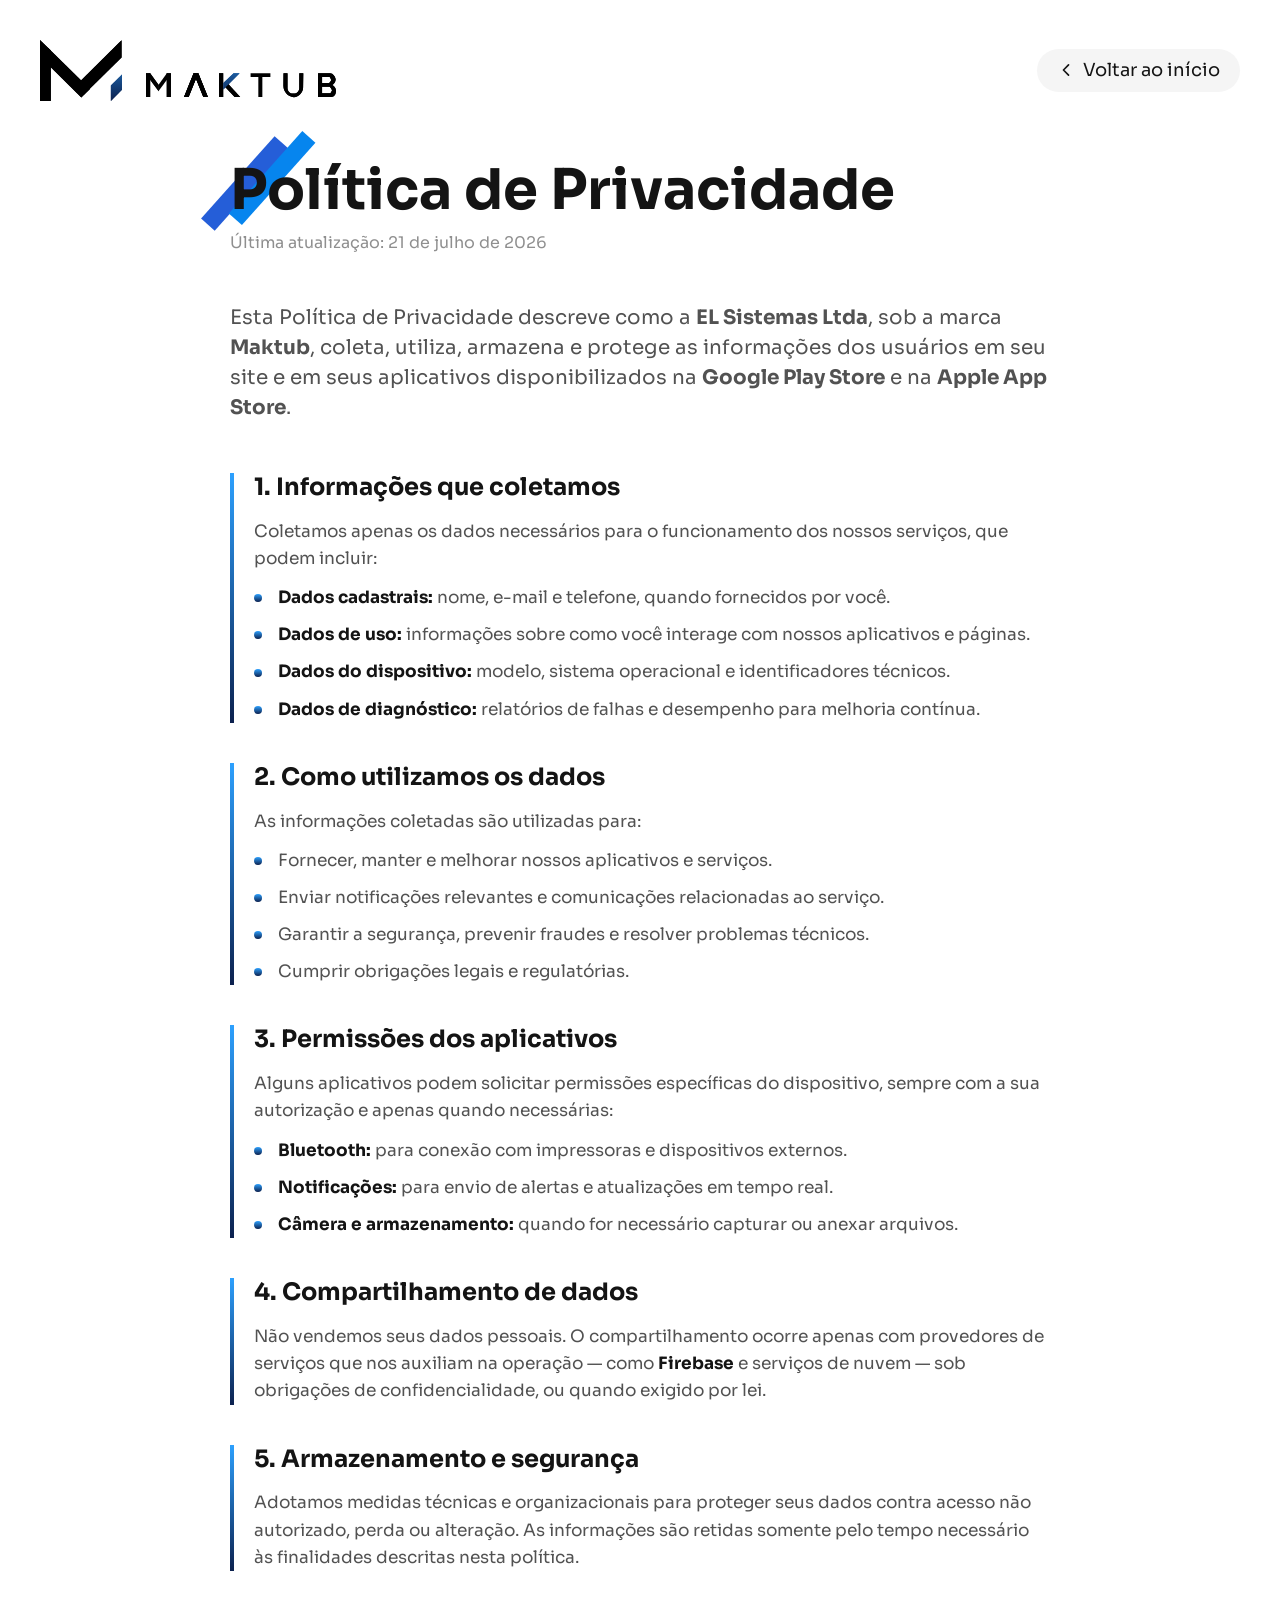
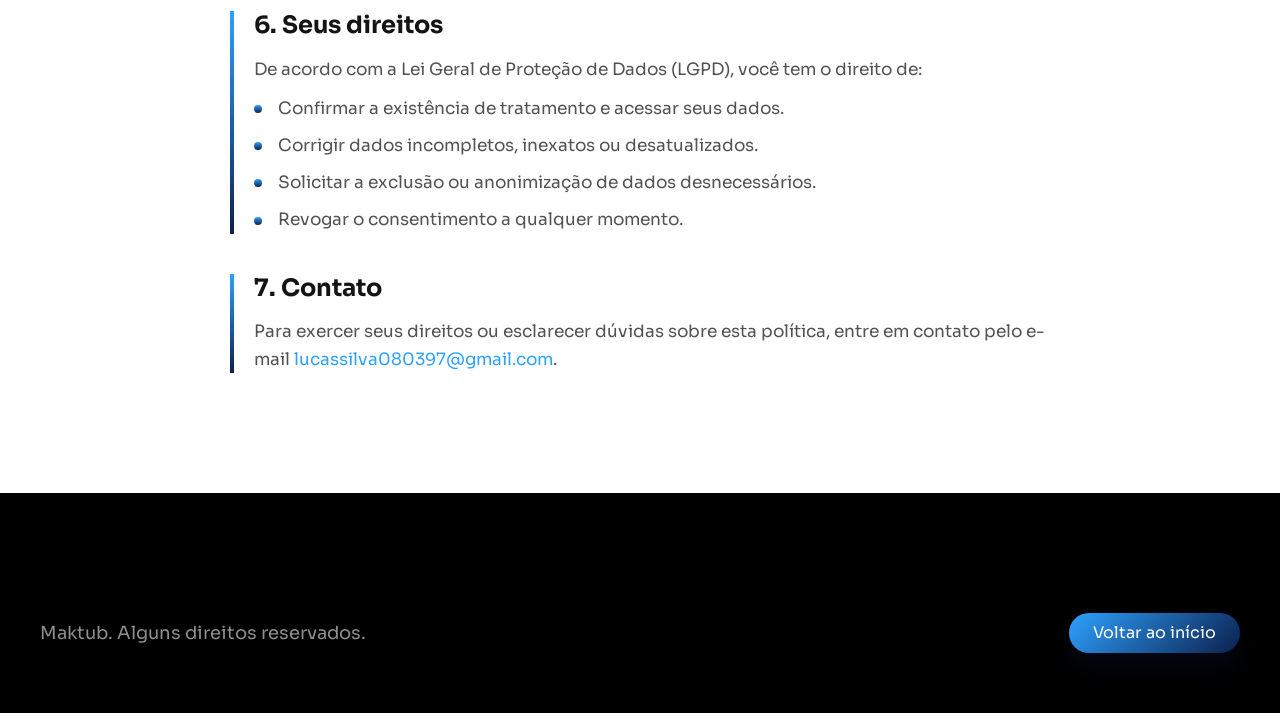
==== privacy.html @ 2a3f0f02 "add política de privacidade e botão no footer Co-Authored-By: Claude Opus 4.8 (1M context) <noreply@" ====
<!DOCTYPE html>
<html lang="pt-br">

<head>
  <meta charset="UTF-8">
  <meta name="viewport" content="width=device-width, initial-scale=1.0">
  <title>Política de Privacidade - Maktub</title>
  <meta name="description" content="Política de Privacidade da EL Sistemas Ltda (Maktub) e de seus aplicativos.">
  <link rel="stylesheet" href="./css/style.min.css">
  <link rel="preconnect" href="https://fonts.googleapis.com">
  <link rel="preconnect" href="https://fonts.gstatic.com" crossorigin>
  <link href="https://fonts.googleapis.com/css2?family=Sora:wght@100..800&display=swap" rel="stylesheet">
</head>

<body>
  <svg width="0" height="0" style="position:absolute">
    <defs>
      <linearGradient id="grad-icon" x1="0%" y1="0%" x2="0%" y2="100%">
        <stop offset="0%" stop-color="#2DA1FF" />
        <stop offset="100%" stop-color="#0C204D" />
      </linearGradient>
    </defs>
  </svg>
  <header class="politica-header">
    <img src="./img/marca.svg" width="296" height="61" alt="Maktub" class="animar animar-esquerda">
    <a href="./index.html" class="politica-voltar animar animar-direita">
      <svg viewBox="0 0 512 512" aria-hidden="true" focusable="false">
        <path d="M328 112L184 256l144 144" fill="none" stroke="currentColor" stroke-width="48" stroke-linecap="round" stroke-linejoin="round" />
      </svg>
      Voltar ao início
    </a>
  </header>

  <main class="politica">
    <div class="politica-container">
      <h1 class="politica-titulo animar animar-esquerda">Política de Privacidade</h1>
      <p class="politica-data animar">Última atualização: 21 de julho de 2026</p>

      <p class="politica-intro animar">
        Esta Política de Privacidade descreve como a <strong>EL Sistemas Ltda</strong>, sob a marca <strong>Maktub</strong>, coleta, utiliza, armazena e protege as informações dos usuários em seu site e em seus aplicativos disponibilizados na <strong>Google Play Store</strong> e na <strong>Apple App Store</strong>.
      </p>

      <section class="politica-bloco animar">
        <h2>1. Informações que coletamos</h2>
        <p>Coletamos apenas os dados necessários para o funcionamento dos nossos serviços, que podem incluir:</p>
        <ul class="politica-lista">
          <li><strong>Dados cadastrais:</strong> nome, e-mail e telefone, quando fornecidos por você.</li>
          <li><strong>Dados de uso:</strong> informações sobre como você interage com nossos aplicativos e páginas.</li>
          <li><strong>Dados do dispositivo:</strong> modelo, sistema operacional e identificadores técnicos.</li>
          <li><strong>Dados de diagnóstico:</strong> relatórios de falhas e desempenho para melhoria contínua.</li>
        </ul>
      </section>

      <section class="politica-bloco animar">
        <h2>2. Como utilizamos os dados</h2>
        <p>As informações coletadas são utilizadas para:</p>
        <ul class="politica-lista">
          <li>Fornecer, manter e melhorar nossos aplicativos e serviços.</li>
          <li>Enviar notificações relevantes e comunicações relacionadas ao serviço.</li>
          <li>Garantir a segurança, prevenir fraudes e resolver problemas técnicos.</li>
          <li>Cumprir obrigações legais e regulatórias.</li>
        </ul>
      </section>

      <section class="politica-bloco animar">
        <h2>3. Permissões dos aplicativos</h2>
        <p>Alguns aplicativos podem solicitar permissões específicas do dispositivo, sempre com a sua autorização e apenas quando necessárias:</p>
        <ul class="politica-lista">
          <li><strong>Bluetooth:</strong> para conexão com impressoras e dispositivos externos.</li>
          <li><strong>Notificações:</strong> para envio de alertas e atualizações em tempo real.</li>
          <li><strong>Câmera e armazenamento:</strong> quando for necessário capturar ou anexar arquivos.</li>
        </ul>
      </section>

      <section class="politica-bloco animar">
        <h2>4. Compartilhamento de dados</h2>
        <p>Não vendemos seus dados pessoais. O compartilhamento ocorre apenas com provedores de serviços que nos auxiliam na operação — como <strong>Firebase</strong> e serviços de nuvem — sob obrigações de confidencialidade, ou quando exigido por lei.</p>
      </section>

      <section class="politica-bloco animar">
        <h2>5. Armazenamento e segurança</h2>
        <p>Adotamos medidas técnicas e organizacionais para proteger seus dados contra acesso não autorizado, perda ou alteração. As informações são retidas somente pelo tempo necessário às finalidades descritas nesta política.</p>
      </section>

      <section class="politica-bloco animar">
        <h2>6. Seus direitos</h2>
        <p>De acordo com a Lei Geral de Proteção de Dados (LGPD), você tem o direito de:</p>
        <ul class="politica-lista">
          <li>Confirmar a existência de tratamento e acessar seus dados.</li>
          <li>Corrigir dados incompletos, inexatos ou desatualizados.</li>
          <li>Solicitar a exclusão ou anonimização de dados desnecessários.</li>
          <li>Revogar o consentimento a qualquer momento.</li>
        </ul>
      </section>

      <section class="politica-bloco animar">
        <h2>7. Contato</h2>
        <p>Para exercer seus direitos ou esclarecer dúvidas sobre esta política, entre em contato pelo e-mail <a href="mailto:lucassilva080397@gmail.com">lucassilva080397@gmail.com</a>.</p>
      </section>
    </div>
  </main>

  <footer class="footer">
    <div class="footer-container">
      <div class="footer-legal">
        <p class="footer-copy animar animar-esquerda">Maktub. Alguns direitos reservados.</p>
        <a href="./index.html" class="footer-privacidade animar animar-direita">Voltar ao início</a>
      </div>
    </div>
  </footer>

  <script src="./js/scroll-animations.js"></script>
  <script src="./js/back-to-top.js"></script>
  <button id="backToTopBtn" class="back-to-top-btn" type="button" aria-label="Voltar ao topo">
    <svg viewBox="0 0 512 512" aria-hidden="true" focusable="false">
      <defs>
        <linearGradient id="backToTopGradient" x1="0%" y1="0%" x2="100%" y2="100%">
          <stop offset="0%" stop-color="#FFFFFF" stop-opacity="0.92" />
          <stop offset="100%" stop-color="#FFFFFF" stop-opacity="0.72" />
        </linearGradient>
      </defs>
      <path fill="url(#backToTopGradient)" d="M256 50.7c-113.6 0-205.7 92.1-205.7 205.7S142.4 462.1 256 462.1 461.7 369.9 461.7 256 369.6 50.7 256 50.7zm75.7 216.8l-55.7-55.7V331c0 13.3-10.7 24-24 24s-24-10.7-24-24V211.8l-55.7 55.7c-9.4 9.4-24.6 9.4-34 0-9.4-9.4-9.4-24.6 0-34l96-96c9.4-9.4 24.6-9.4 34 0l96 96c9.4 9.4 9.4 24.6 0 34-9.4 9.4-24.6 9.4-34 0z" />
    </svg>
  </button>
</body>

</html>
---- css/style.min.css ----
.header{max-width:1200px;padding:40px 20px;margin:0 auto;display:flex;justify-content:space-between;align-items:center}.header-menu{display:flex;gap:10px;flex-wrap:wrap;justify-content:center}.header-menu a{font-size:1.125rem;line-height:1.3;padding:10px 20px;text-decoration:none;color:#141414;display:block;transition:all .3s ease}@media (max-width:800px){.header{flex-direction:column;gap:40px;padding:40px}.header a{background:#f5f5f5;border-radius:4px}}.header a:hover{transform:scale(1.05)}html{scroll-behavior:smooth}body{font-family:Sora,Arial,sans-serif;margin:0;color:#141414}h1,h2,h3,p,ul{margin:0;padding:0;list-style:none}img{max-width:100%;height:auto;display:block}.subtitulo{font-size:8rem;word-break:break-all;text-transform:uppercase;line-height:1;max-width:4ch}@media (max-width:800px){.subtitulo{font-size:3rem;text-transform:capitalize;max-width:initial}}body,html{overflow-x:hidden;max-width:100%}.container{max-width:1200px;padding:40px 20px;margin:0 auto;display:grid;grid-template-columns:1fr 2fr;gap:100px}.introducao{align-items:center}.introducao h1{font-size:4.5rem;line-height:1.125;margin-bottom:30px;position:relative}.introducao h1::before{content:"";display:block;width:130px;height:100px;background:url("../img/detalhe.svg") no-repeat center;position:absolute;background-size:contain;top:-15px;left:-37px;z-index:-1}.introducao p{font-size:1.5rem;color:#525252}.k-svg{height:.9em;width:auto;vertical-align:baseline;display:inline-block}@media (max-width:1000px){.introducao h1{font-size:3rem}.introducao h1::before{width:90px;height:80px;left:-30px;top:-15px;background-size:contain}}@media (max-width:800px){.container{grid-template-columns:1fr;gap:40px}.introducao{text-align:center;justify-items:center}.introducao h1{font-size:3rem}.introducao h1::before{display:none}.introducao img:not(.k-svg){display:none}}@media (max-width:480px){.introducao{grid-template-columns:1fr;gap:30px;text-align:center;justify-items:center}.introducao h1{font-size:2.5rem}.introducao p{font-size:1.125rem}}.experiencia{align-items:start}.experiencia .subtitulo{color:#e0e0e0;text-transform:uppercase}.experiencia-texto{font-size:1.5rem;line-height:1.33;color:#525252;margin-bottom:60px;max-width:40ch;position:relative}.experiencia-texto strong{color:#141414}.empresa{display:grid;grid-template-columns:2fr 1fr;padding:20px;background:#f5f5f5;margin-bottom:20px;border-radius:4px;position:relative;gap:10px 20px}.empresa::before{content:"";display:block;width:4px;height:20px;background:linear-gradient(#2da1ff,#0c204d);position:absolute;left:-4px;top:20px}.empresa-ano{position:absolute;top:20px;left:-100px;text-align:right;width:80px;max-width:5ch;color:#525252;font-size:.875rem}.empresa-titulo{font-size:1.125rem;line-height:1.1;font-weight:700}.empresa-texto{font-size:.875rem;line-height:1.4;color:#525252}.empresa-habilidades{display:flex;flex-wrap:wrap;gap:10px;align-content:start}.empresa-habilidades li{font-size:.875rem;line-height:1.4;border-radius:4px;background:#fff;padding:5px 10px;transition:all .3s ease}.empresa-habilidades li:hover{transform:scale(1.05);box-shadow:0 0 20px rgba(0,0,0,.2)}@media (max-width:800px){.experiencia{grid-template-columns:1fr;gap:40px}.experiencia .subtitulo{color:#141414;font-size:2rem;line-height:1;max-width:100%;text-align:left}.experiencia-texto{font-size:1.125rem;line-height:1.4;max-width:100%}.empresa{grid-template-columns:1fr}.empresa-ano{position:initial;order:1;width:initial;text-align:left;max-width:none}}.projetos{background:#141414;color:#fff}.projetos-container{max-width:1200px;padding:40px 20px;margin:0 auto;display:grid;grid-template-columns:1fr 2fr;gap:100px}.projetos .subtitulo{color:#000;text-transform:uppercase}.projetos-texto{font-size:1.5rem;line-height:1.33;color:#a3a3a3;margin-bottom:60px;max-width:40ch;position:relative}.projetos-texto strong{color:#fff}.app-lista{display:flex;flex-wrap:wrap;gap:20px;margin-bottom:60px}.app-titulo{flex:1;margin-bottom:30px;line-height:1.4;font-size:1.125rem;position:relative;text-decoration:none;color:#fff}.lista{flex:1;background:#000;padding:20px;border-radius:4px;display:flex;flex-direction:column}.app-titulo::before{content:"";display:block;width:4px;height:20px;background:linear-gradient(#2da1ff,#0c204d);position:absolute;left:-24px}.app-texto{font-size:1rem;color:#a3a3a3}@media (max-width:800px){.projetos-container{grid-template-columns:1fr;gap:40px;padding:20px}.projetos .subtitulo{color:#fff;font-size:2rem}.projetos-texto{font-size:1.125rem;line-height:1.4;max-width:100%}.app-lista{flex-direction:column}}.lista{transition:transform .3s ease,box-shadow .3s ease}.lista:hover{transform:scale(1.03);box-shadow:0 8px 30px rgba(0,0,0,.4)}@keyframes flutuar-1{0%,100%{transform:translateY(0)}50%{transform:translateY(-14px)}}@keyframes flutuar-2{0%,100%{transform:translateY(0)}50%{transform:translateY(-18px)}}.flutuante-1{animation:flutuar-1 5s ease-in-out infinite}.flutuante-2{animation:flutuar-2 6.5s ease-in-out infinite;animation-delay:-1.8s}.informacoes{background:#141414;color:#fff;position:relative}.informacoes .subtitulo{color:#000;line-height:auto;text-transform:uppercase}.informacoes-container{max-width:1200px;padding:20px 40px 20px 40px;margin:0 auto;display:grid;grid-template-columns:1fr 2fr;gap:100px}.informacoes-container::after{content:"";display:block;width:130px;height:100px;background:url(../img/detalhe.svg) no-repeat center center;background-size:contain;position:absolute;bottom:-50px;left:20px;z-index:1}.cursos{margin-bottom:60px}.formacao h3{font-size:.875rem;line-height:1.4;color:#8f8f8f;text-transform:uppercase;margin-bottom:30px;position:relative}.formacao h3::before{display:block;content:"";width:24px;height:24px;position:absolute;left:-36px;top:-4px}.cursos h3::before{background:url(../img/cursos.svg) no-repeat center center}.habilidades h3::before{background:url(../img/habilidades.svg) no-repeat center center}.idiomas h3::before{background:url(../img/idiomas.svg) no-repeat center center}.idiomas{margin-top:60px}.formacao li{font-size:1.125rem;line-height:1.1;margin-bottom:20px}.formacao span{color:#8f8f8f}.cursos li{display:flex;justify-content:space-between}.cursos .plataforma{margin-left:8px}.cursos li>span:first-child{color:#fff}.habilidades li{font-size:1.125rem;line-height:1.1;margin-bottom:20px;display:flex;justify-content:space-between;gap:20px;word-break:break-word}.habilidades li>span:first-child{color:#fff;white-space:nowrap}@media (max-width:800px){.informacoes-container{grid-template-columns:1fr;gap:40px;padding:20px}.cursos li{flex-wrap:wrap}.habilidades li{flex-direction:column;align-items:flex-start;gap:4px}.habilidades li>span:first-child{margin-bottom:4px}.informacoes .subtitulo{color:#fff;font-size:2rem;max-width:100%;margin-bottom:20px}.formacao h3{padding-left:30px}.formacao h3::before{left:0}.formacao li{font-size:1rem}.informacoes-container::after{width:70px;height:50px;bottom:-25px}}.footer{background:#000}.footer-container{max-width:1200px;padding:120px 20px 60px 20px;margin:0 auto;display:grid;grid-template-columns:1fr 1fr;gap:100px;align-items:center}.footer-texto{font-size:1.5rem;line-height:1.33;color:#ccc}.footer-contato{display:flex;flex-direction:column;gap:24px}.footer-icons{display:flex;gap:16px}.footer-contato li{margin:0;color:#fff}.footer-contato li a{display:flex;align-items:center;justify-content:center;width:52px;height:52px;background:#1a1a1a;border-radius:50%;transition:background .3s ease,transform .3s ease}.footer-contato li a:hover{background:#2da1ff;transform:scale(1.15)}.footer-contato li a svg{width:26px;height:26px;fill:url(#grad-icon)}.footer-legal{grid-column:1/-1;display:flex;flex-wrap:wrap;align-items:center;justify-content:space-between;gap:24px}.footer-copy{font-size:1.125rem;color:#8f8f8f}.footer-privacidade{display:inline-flex;align-items:center;gap:10px;padding:12px 24px;border-radius:999px;font-size:1rem;line-height:1;color:#fff;text-decoration:none;background:linear-gradient(135deg,#2da1ff 0,#0c204d 100%);box-shadow:0 12px 25px rgba(12,32,77,.24);transition:transform .3s ease,box-shadow .3s ease}.footer-privacidade:focus-visible,.footer-privacidade:hover{transform:scale(1.05);box-shadow:0 16px 35px rgba(45,161,255,.35);outline:0}.footer-privacidade svg{width:20px;height:20px;fill:#fff}@media (max-width:800px){.footer-container{grid-template-columns:1fr;gap:24px;padding:60px 20px;text-align:center}.footer-contato{align-items:center}.footer-icons{justify-content:center}.footer-contato li{font-size:1rem}.footer-texto{font-size:1.1rem}.footer-legal{flex-direction:column;gap:20px}.footer-copy{padding:20px 0 0;font-size:1rem}}.politica-header{max-width:1200px;padding:40px 20px;margin:0 auto;display:flex;justify-content:space-between;align-items:center;gap:20px;flex-wrap:wrap}.politica-voltar{display:inline-flex;align-items:center;gap:8px;font-size:1.125rem;line-height:1.3;padding:10px 20px;text-decoration:none;color:#141414;border-radius:999px;background:#f5f5f5;transition:all .3s ease}.politica-voltar:focus-visible,.politica-voltar:hover{transform:scale(1.05);outline:0}.politica-voltar svg{width:18px;height:18px;fill:currentColor}.politica{padding:20px 0 80px}.politica-container{max-width:820px;padding:0 20px;margin:0 auto}.politica-titulo{font-size:3.5rem;line-height:1.05;margin-bottom:12px;position:relative}.politica-titulo::before{content:"";display:block;width:130px;height:100px;background:url("../img/detalhe.svg") no-repeat center;background-size:contain;position:absolute;top:-30px;left:-37px;z-index:-1}.politica-data{font-size:1rem;color:#8f8f8f;margin-bottom:50px}.politica-intro{font-size:1.25rem;line-height:1.5;color:#525252;margin-bottom:50px;max-width:60ch}.politica-bloco{margin-bottom:40px;padding-left:20px;border-left:4px solid transparent;border-image:linear-gradient(#2da1ff,#0c204d) 1}.politica-bloco h2{font-size:1.5rem;line-height:1.2;margin-bottom:16px;color:#141414}.politica-bloco li,.politica-bloco p{font-size:1.0625rem;line-height:1.6;color:#525252}.politica-bloco p+p{margin-top:12px}.politica-lista{margin-top:12px}.politica-lista li{position:relative;padding-left:24px;margin-bottom:10px}.politica-lista li::before{content:"";position:absolute;left:0;top:.6em;width:8px;height:8px;border-radius:50%;background:linear-gradient(#2da1ff,#0c204d)}.politica-bloco strong{color:#141414}.politica-bloco a{color:#2da1ff;text-decoration:none}.politica-bloco a:hover{text-decoration:underline}@media (max-width:800px){.politica-titulo{font-size:2.25rem}.politica-titulo::before{display:none}.politica-intro{font-size:1.125rem}.politica-bloco h2{font-size:1.25rem}}.back-to-top-btn{position:fixed;right:1.25rem;bottom:1.25rem;width:52px;height:52px;border-radius:50%;border:none;cursor:pointer;display:inline-flex;align-items:center;justify-content:center;padding:0;background:linear-gradient(135deg,#2da1ff 0,#0c204d 100%);color:#fff;box-shadow:0 20px 35px rgba(12,32,77,.24);transition:opacity .28s ease,transform .28s ease,box-shadow .28s ease;opacity:0;transform:translateY(20px) scale(.95);pointer-events:none;z-index:50}.back-to-top-btn.visible{opacity:1;transform:translateY(0) scale(1);pointer-events:auto}.back-to-top-btn:focus-visible,.back-to-top-btn:hover{transform:translateY(0) scale(1.08);box-shadow:0 22px 45px rgba(12,32,77,.32);outline:0}.back-to-top-btn svg{width:24px;height:24px}.back-to-top-btn::after{content:"";position:absolute;inset:0;border-radius:50%;background:radial-gradient(circle at top left,rgba(255,255,255,.35),transparent 45%);opacity:0;transition:opacity .28s ease}.back-to-top-btn:focus-visible::after,.back-to-top-btn:hover::after{opacity:1}@media (max-width:600px){.back-to-top-btn{right:.85rem;bottom:.85rem;width:48px;height:48px}}.animar,.animar-direita,.animar-esquerda,.animar-zoom{opacity:0;transition:opacity .7s ease,transform .7s ease}.animar{transform:translateY(40px)}.animar-esquerda{transform:translateX(-50px)}.animar-direita{transform:translateX(50px)}.animar-zoom{transform:scale(.92)}.animar-direita.visivel,.animar-esquerda.visivel,.animar-zoom.visivel,.animar.visivel{opacity:1;transform:none}.animar:first-child{transition-delay:0s}.animar:nth-child(2){transition-delay:0.12s}.animar:nth-child(3){transition-delay:0.24s}.animar:nth-child(4){transition-delay:0.36s}.animar:nth-child(5){transition-delay:0.48s}.animar:nth-child(6){transition-delay:0.6s}.animar:nth-child(7){transition-delay:0.72s}.animar:nth-child(8){transition-delay:0.84s}@media (prefers-reduced-motion:reduce){.animar,.animar-direita,.animar-esquerda,.animar-zoom{transition:none;opacity:1;transform:none}}
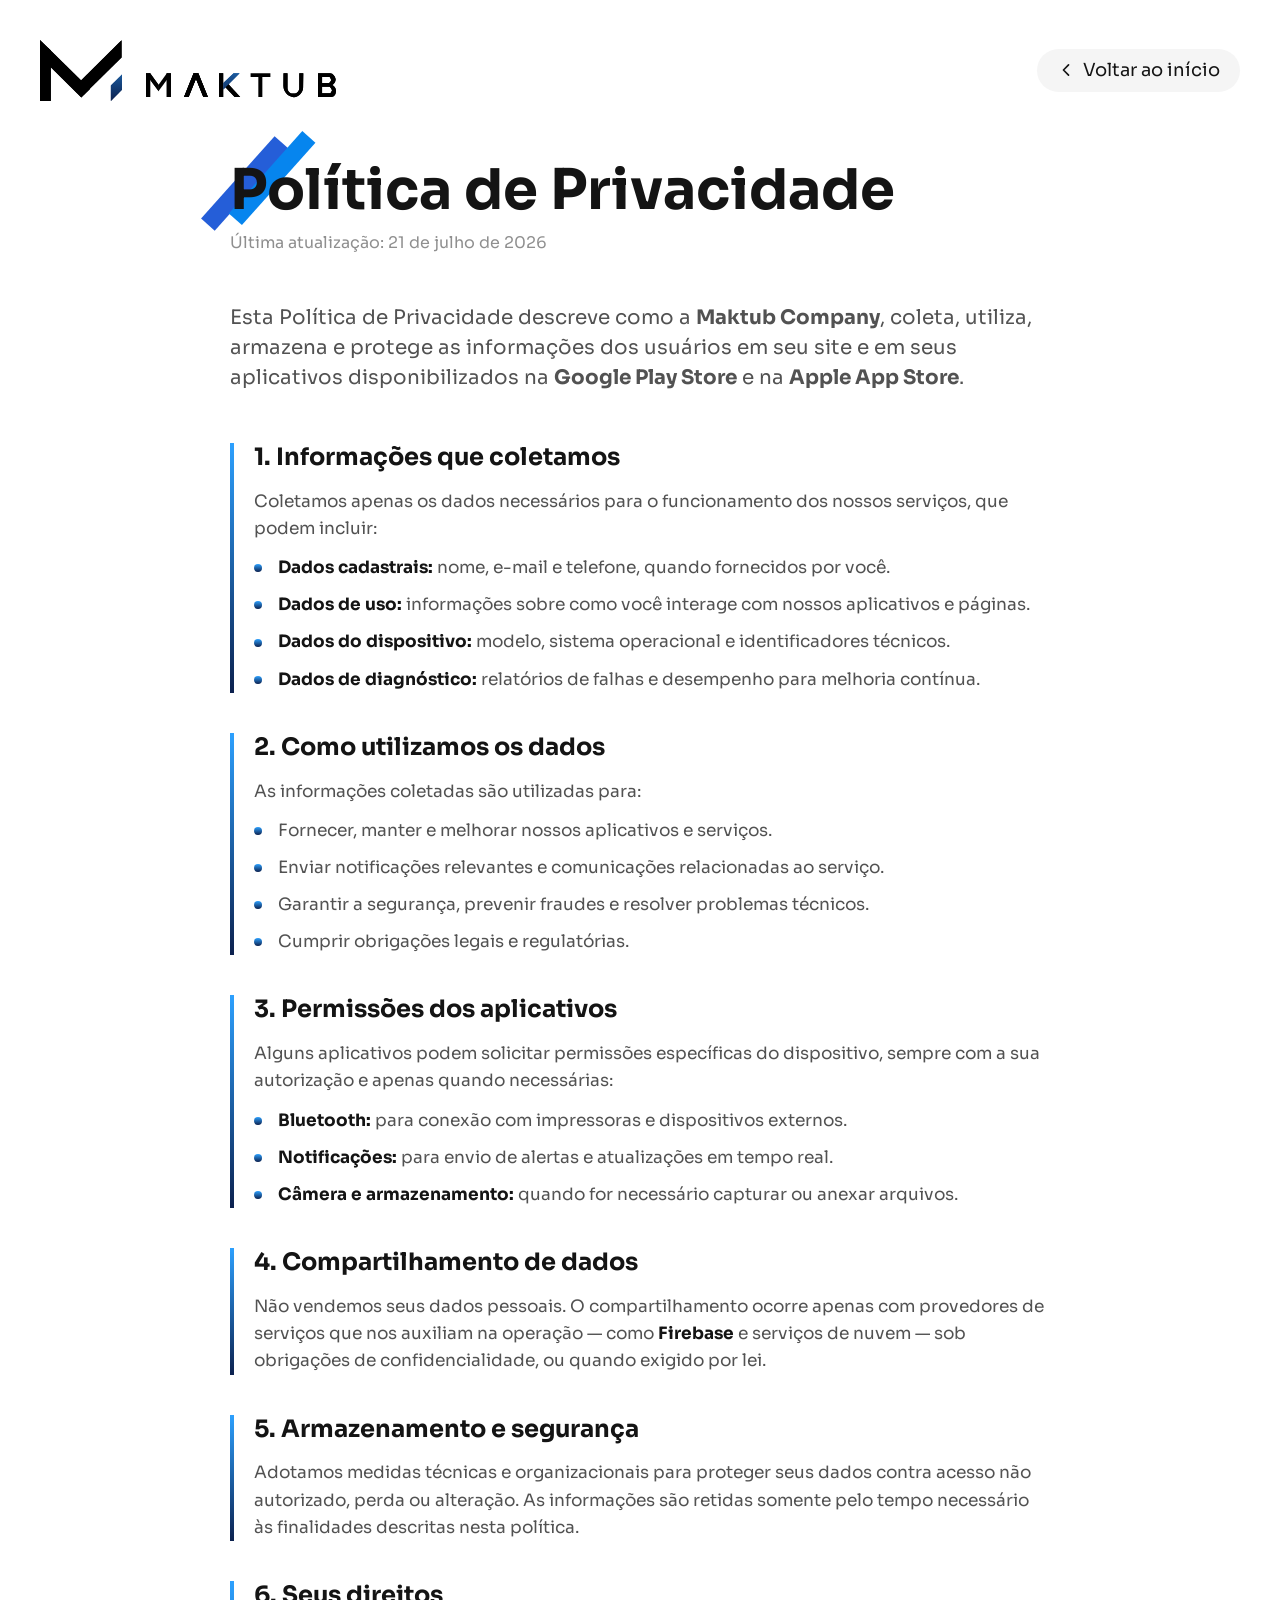
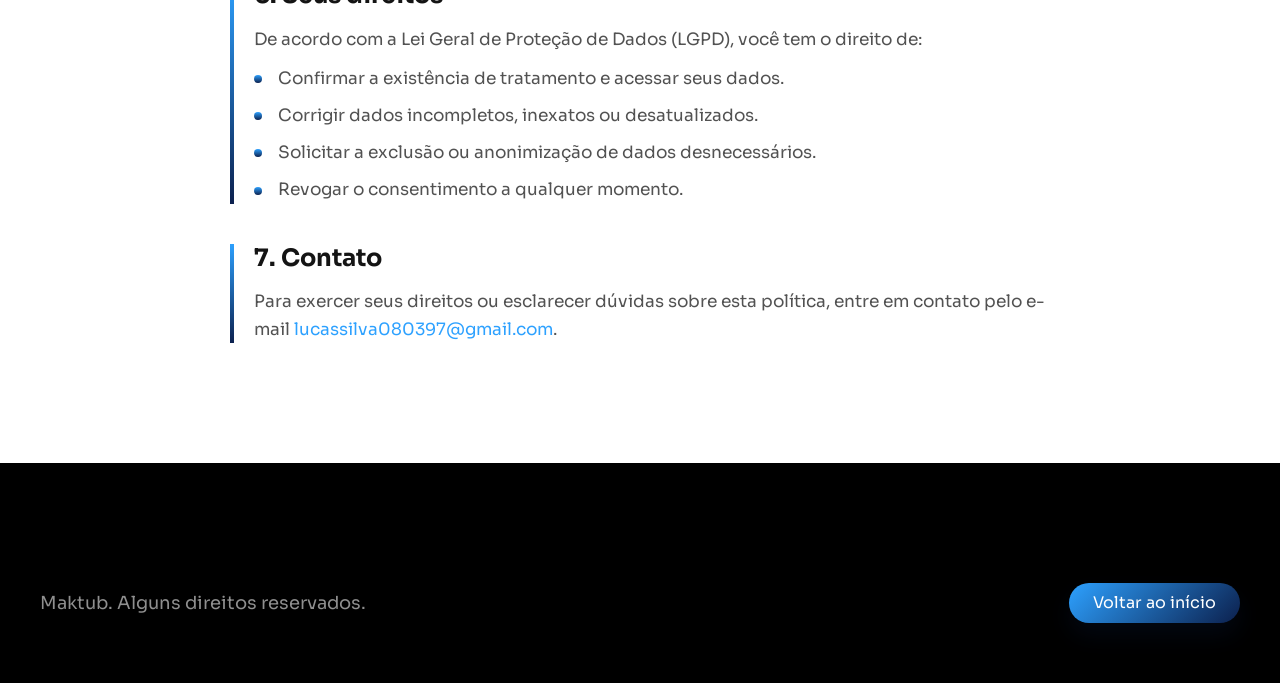
==== commit d81a7232: "fix: descriptions" ====
--- a/privacy.html
+++ b/privacy.html
@@ -5,7 +5,7 @@
   <meta charset="UTF-8">
   <meta name="viewport" content="width=device-width, initial-scale=1.0">
   <title>Política de Privacidade - Maktub</title>
-  <meta name="description" content="Política de Privacidade da EL Sistemas Ltda (Maktub) e de seus aplicativos.">
+  <meta name="description" content="Política de Privacidade da Maktub Company e de seus aplicativos.">
   <link rel="stylesheet" href="./css/style.min.css">
   <link rel="preconnect" href="https://fonts.googleapis.com">
   <link rel="preconnect" href="https://fonts.gstatic.com" crossorigin>
@@ -37,7 +37,7 @@
       <p class="politica-data animar">Última atualização: 21 de julho de 2026</p>
 
       <p class="politica-intro animar">
-        Esta Política de Privacidade descreve como a <strong>EL Sistemas Ltda</strong>, sob a marca <strong>Maktub</strong>, coleta, utiliza, armazena e protege as informações dos usuários em seu site e em seus aplicativos disponibilizados na <strong>Google Play Store</strong> e na <strong>Apple App Store</strong>.
+        Esta Política de Privacidade descreve como a <strong>Maktub Company</strong>, coleta, utiliza, armazena e protege as informações dos usuários em seu site e em seus aplicativos disponibilizados na <strong>Google Play Store</strong> e na <strong>Apple App Store</strong>.
       </p>
 
       <section class="politica-bloco animar">
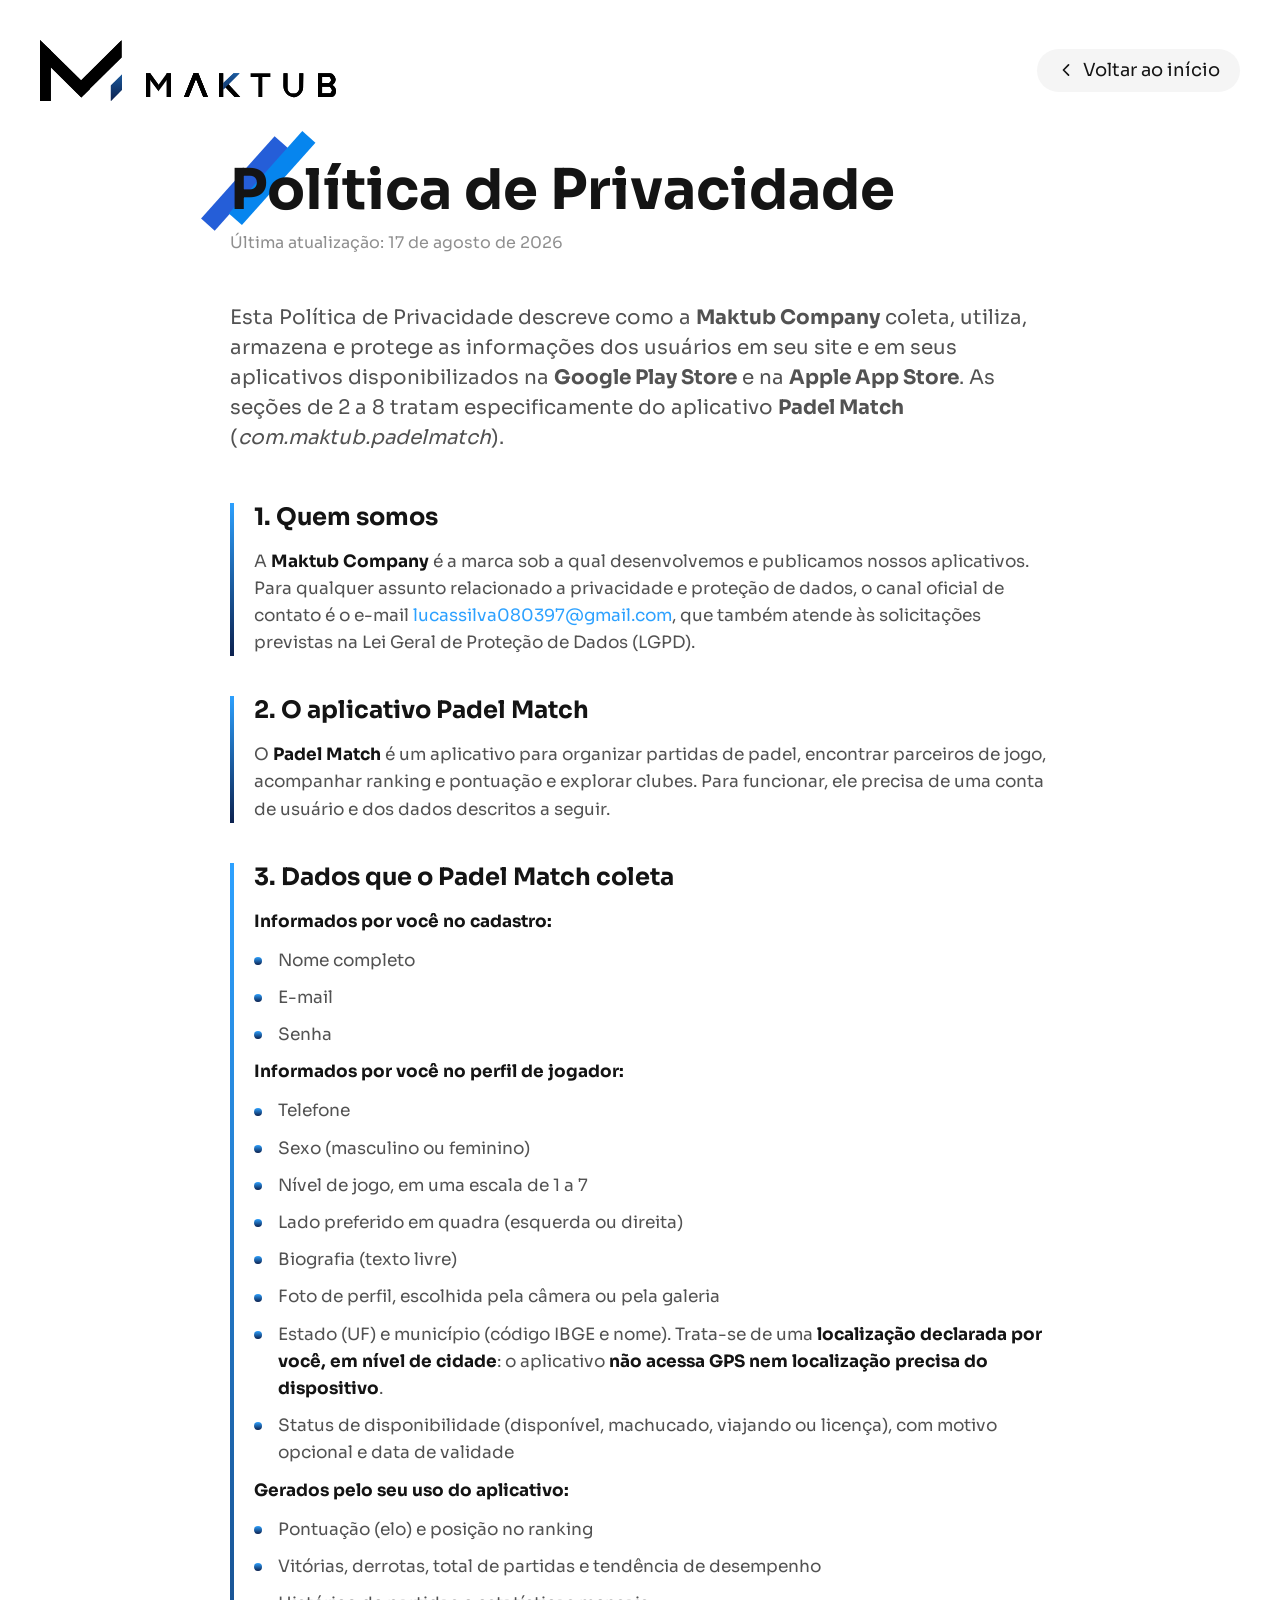
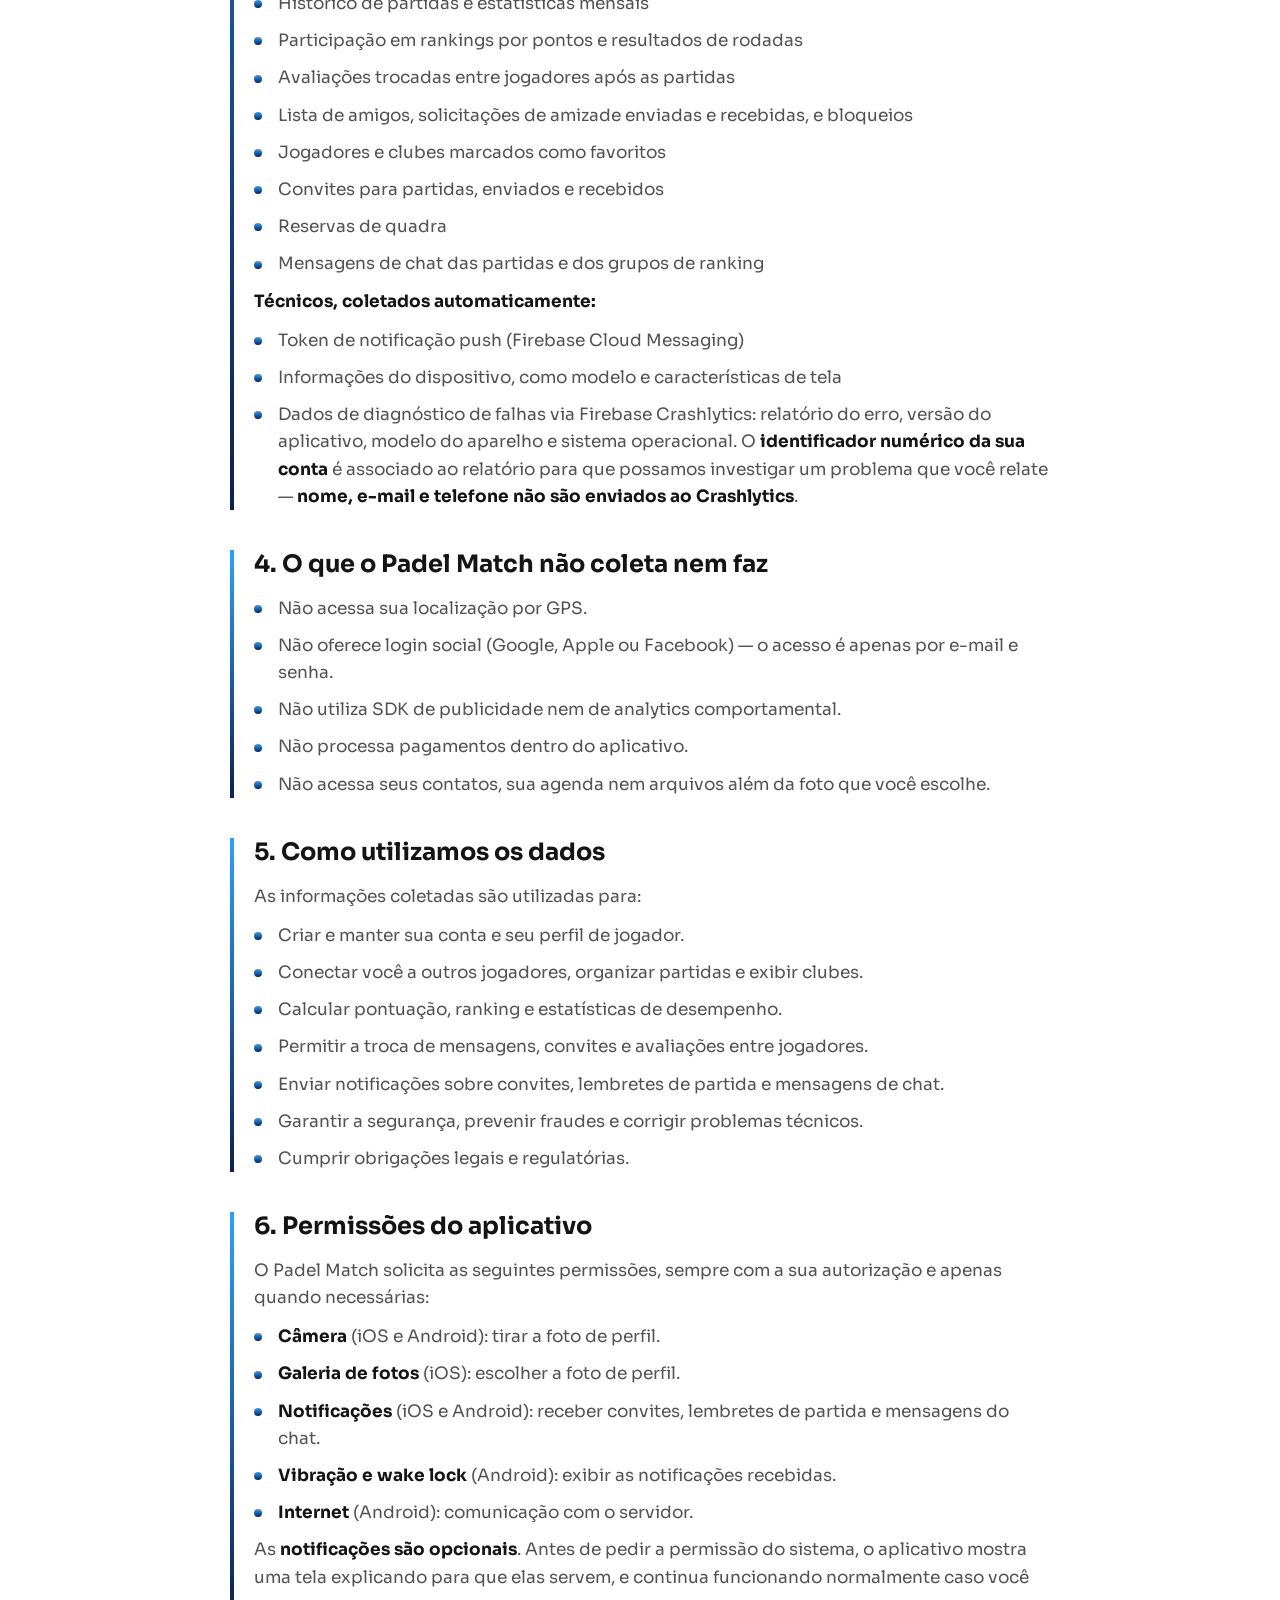
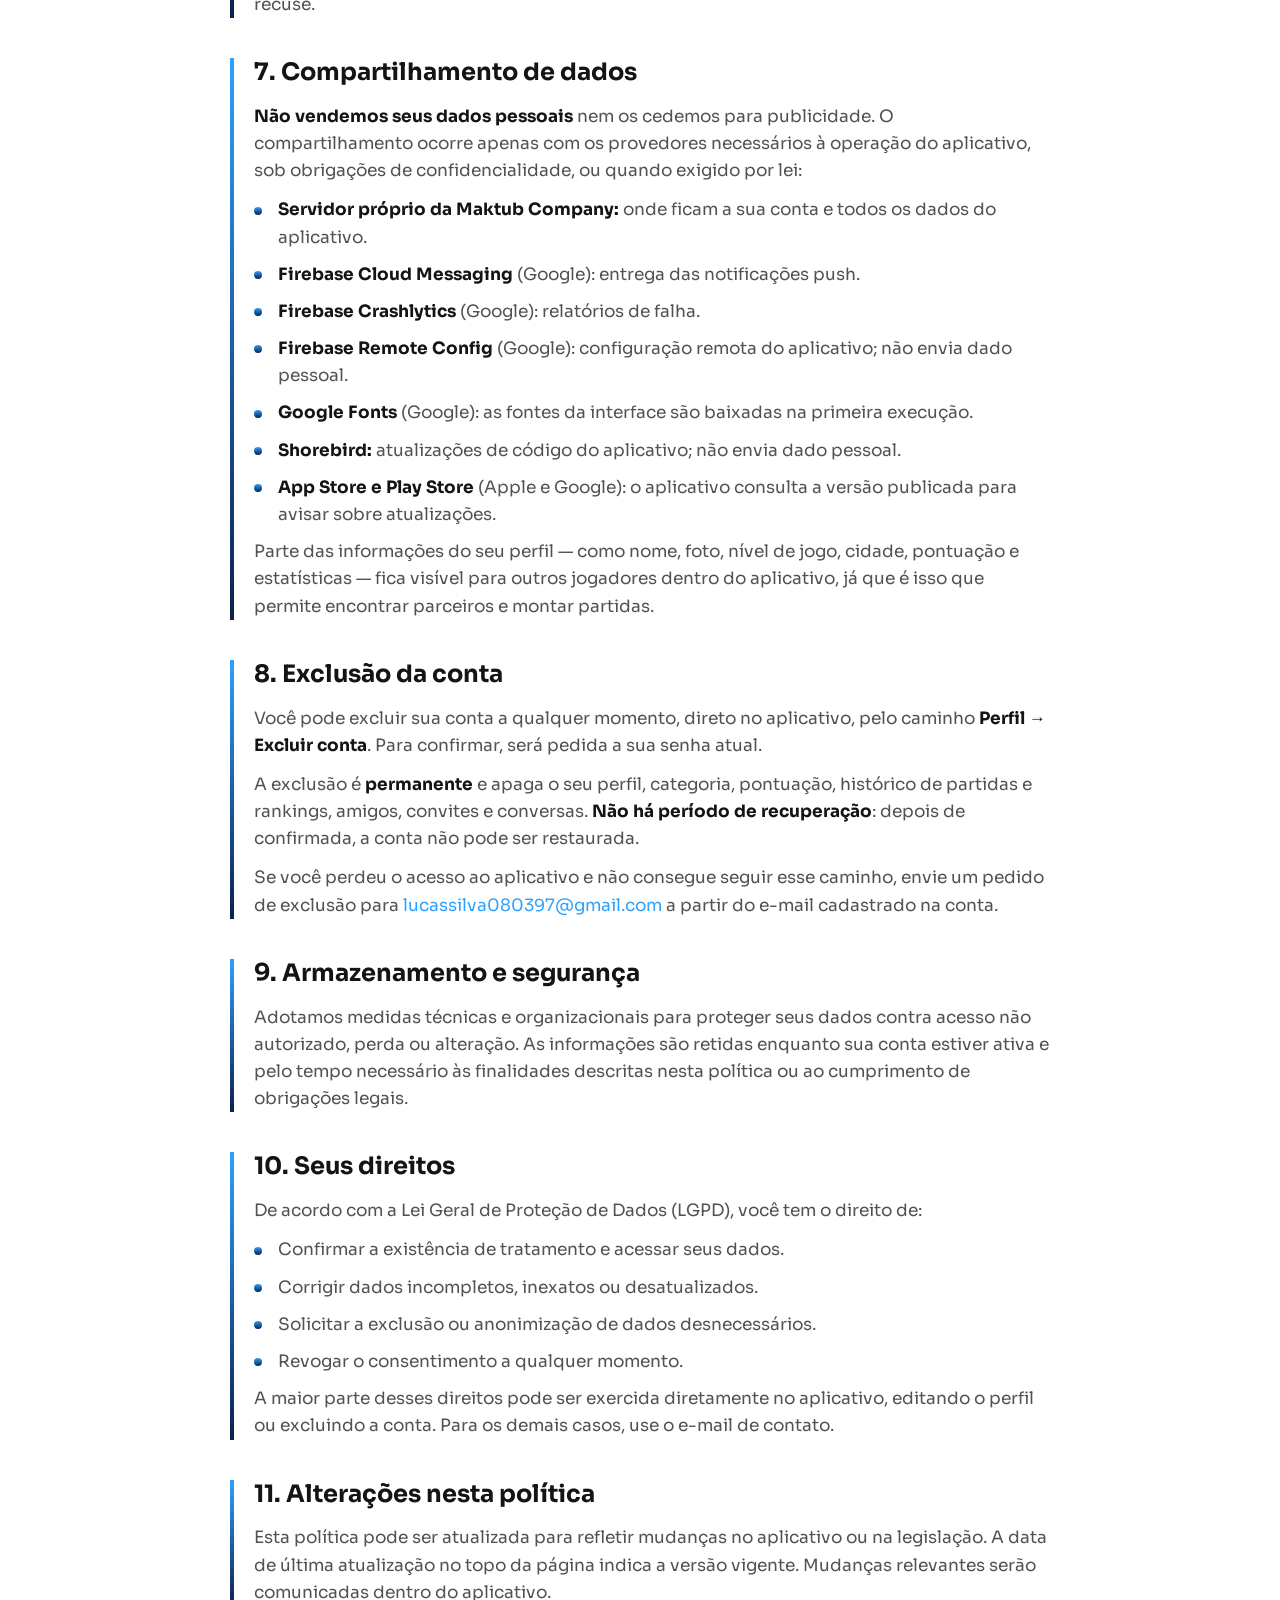
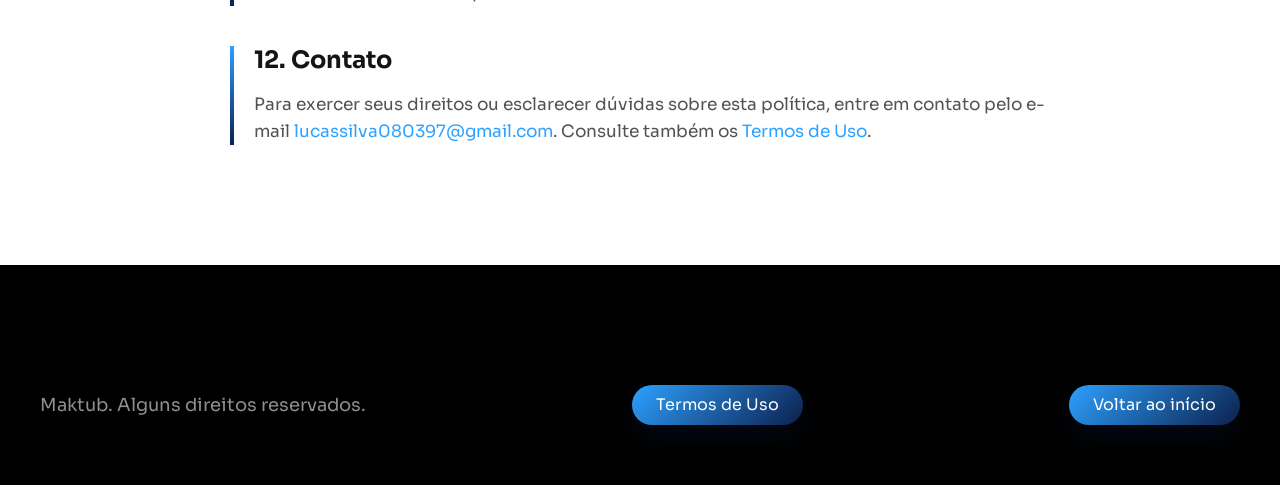
==== commit 269ae1ea: "feat: documentos legais do app Padel Match - cria terms.html com os Termos de Uso do Padel Match - a" ====
--- a/privacy.html
+++ b/privacy.html
@@ -5,7 +5,7 @@
   <meta charset="UTF-8">
   <meta name="viewport" content="width=device-width, initial-scale=1.0">
   <title>Política de Privacidade - Maktub</title>
-  <meta name="description" content="Política de Privacidade da Maktub Company e de seus aplicativos.">
+  <meta name="description" content="Política de Privacidade da Maktub Company e do aplicativo Padel Match.">
   <link rel="stylesheet" href="./css/style.min.css">
   <link rel="preconnect" href="https://fonts.googleapis.com">
   <link rel="preconnect" href="https://fonts.gstatic.com" crossorigin>
@@ -34,56 +34,133 @@
   <main class="politica">
     <div class="politica-container">
       <h1 class="politica-titulo animar animar-esquerda">Política de Privacidade</h1>
-      <p class="politica-data animar">Última atualização: 21 de julho de 2026</p>
+      <p class="politica-data animar">Última atualização: 17 de agosto de 2026</p>
 
       <p class="politica-intro animar">
-        Esta Política de Privacidade descreve como a <strong>Maktub Company</strong>, coleta, utiliza, armazena e protege as informações dos usuários em seu site e em seus aplicativos disponibilizados na <strong>Google Play Store</strong> e na <strong>Apple App Store</strong>.
+        Esta Política de Privacidade descreve como a <strong>Maktub Company</strong> coleta, utiliza, armazena e protege as informações dos usuários em seu site e em seus aplicativos disponibilizados na <strong>Google Play Store</strong> e na <strong>Apple App Store</strong>. As seções de 2 a 8 tratam especificamente do aplicativo <strong>Padel Match</strong> (<em>com.maktub.padelmatch</em>).
       </p>
 
       <section class="politica-bloco animar">
-        <h2>1. Informações que coletamos</h2>
-        <p>Coletamos apenas os dados necessários para o funcionamento dos nossos serviços, que podem incluir:</p>
-        <ul class="politica-lista">
-          <li><strong>Dados cadastrais:</strong> nome, e-mail e telefone, quando fornecidos por você.</li>
-          <li><strong>Dados de uso:</strong> informações sobre como você interage com nossos aplicativos e páginas.</li>
-          <li><strong>Dados do dispositivo:</strong> modelo, sistema operacional e identificadores técnicos.</li>
-          <li><strong>Dados de diagnóstico:</strong> relatórios de falhas e desempenho para melhoria contínua.</li>
-        </ul>
-      </section>
-
-      <section class="politica-bloco animar">
-        <h2>2. Como utilizamos os dados</h2>
+        <h2>1. Quem somos</h2>
+        <p>A <strong>Maktub Company</strong> é a marca sob a qual desenvolvemos e publicamos nossos aplicativos. Para qualquer assunto relacionado a privacidade e proteção de dados, o canal oficial de contato é o e-mail <a href="mailto:lucassilva080397@gmail.com">lucassilva080397@gmail.com</a>, que também atende às solicitações previstas na Lei Geral de Proteção de Dados (LGPD).</p>
+      </section>
+
+      <section class="politica-bloco animar">
+        <h2>2. O aplicativo Padel Match</h2>
+        <p>O <strong>Padel Match</strong> é um aplicativo para organizar partidas de padel, encontrar parceiros de jogo, acompanhar ranking e pontuação e explorar clubes. Para funcionar, ele precisa de uma conta de usuário e dos dados descritos a seguir.</p>
+      </section>
+
+      <section class="politica-bloco animar">
+        <h2>3. Dados que o Padel Match coleta</h2>
+
+        <p><strong>Informados por você no cadastro:</strong></p>
+        <ul class="politica-lista">
+          <li>Nome completo</li>
+          <li>E-mail</li>
+          <li>Senha</li>
+        </ul>
+
+        <p><strong>Informados por você no perfil de jogador:</strong></p>
+        <ul class="politica-lista">
+          <li>Telefone</li>
+          <li>Sexo (masculino ou feminino)</li>
+          <li>Nível de jogo, em uma escala de 1 a 7</li>
+          <li>Lado preferido em quadra (esquerda ou direita)</li>
+          <li>Biografia (texto livre)</li>
+          <li>Foto de perfil, escolhida pela câmera ou pela galeria</li>
+          <li>Estado (UF) e município (código IBGE e nome). Trata-se de uma <strong>localização declarada por você, em nível de cidade</strong>: o aplicativo <strong>não acessa GPS nem localização precisa do dispositivo</strong>.</li>
+          <li>Status de disponibilidade (disponível, machucado, viajando ou licença), com motivo opcional e data de validade</li>
+        </ul>
+
+        <p><strong>Gerados pelo seu uso do aplicativo:</strong></p>
+        <ul class="politica-lista">
+          <li>Pontuação (elo) e posição no ranking</li>
+          <li>Vitórias, derrotas, total de partidas e tendência de desempenho</li>
+          <li>Histórico de partidas e estatísticas mensais</li>
+          <li>Participação em rankings por pontos e resultados de rodadas</li>
+          <li>Avaliações trocadas entre jogadores após as partidas</li>
+          <li>Lista de amigos, solicitações de amizade enviadas e recebidas, e bloqueios</li>
+          <li>Jogadores e clubes marcados como favoritos</li>
+          <li>Convites para partidas, enviados e recebidos</li>
+          <li>Reservas de quadra</li>
+          <li>Mensagens de chat das partidas e dos grupos de ranking</li>
+        </ul>
+
+        <p><strong>Técnicos, coletados automaticamente:</strong></p>
+        <ul class="politica-lista">
+          <li>Token de notificação push (Firebase Cloud Messaging)</li>
+          <li>Informações do dispositivo, como modelo e características de tela</li>
+          <li>Dados de diagnóstico de falhas via Firebase Crashlytics: relatório do erro, versão do aplicativo, modelo do aparelho e sistema operacional. O <strong>identificador numérico da sua conta</strong> é associado ao relatório para que possamos investigar um problema que você relate — <strong>nome, e-mail e telefone não são enviados ao Crashlytics</strong>.</li>
+        </ul>
+      </section>
+
+      <section class="politica-bloco animar">
+        <h2>4. O que o Padel Match não coleta nem faz</h2>
+        <ul class="politica-lista">
+          <li>Não acessa sua localização por GPS.</li>
+          <li>Não oferece login social (Google, Apple ou Facebook) — o acesso é apenas por e-mail e senha.</li>
+          <li>Não utiliza SDK de publicidade nem de analytics comportamental.</li>
+          <li>Não processa pagamentos dentro do aplicativo.</li>
+          <li>Não acessa seus contatos, sua agenda nem arquivos além da foto que você escolhe.</li>
+        </ul>
+      </section>
+
+      <section class="politica-bloco animar">
+        <h2>5. Como utilizamos os dados</h2>
         <p>As informações coletadas são utilizadas para:</p>
         <ul class="politica-lista">
-          <li>Fornecer, manter e melhorar nossos aplicativos e serviços.</li>
-          <li>Enviar notificações relevantes e comunicações relacionadas ao serviço.</li>
-          <li>Garantir a segurança, prevenir fraudes e resolver problemas técnicos.</li>
+          <li>Criar e manter sua conta e seu perfil de jogador.</li>
+          <li>Conectar você a outros jogadores, organizar partidas e exibir clubes.</li>
+          <li>Calcular pontuação, ranking e estatísticas de desempenho.</li>
+          <li>Permitir a troca de mensagens, convites e avaliações entre jogadores.</li>
+          <li>Enviar notificações sobre convites, lembretes de partida e mensagens de chat.</li>
+          <li>Garantir a segurança, prevenir fraudes e corrigir problemas técnicos.</li>
           <li>Cumprir obrigações legais e regulatórias.</li>
         </ul>
       </section>
 
       <section class="politica-bloco animar">
-        <h2>3. Permissões dos aplicativos</h2>
-        <p>Alguns aplicativos podem solicitar permissões específicas do dispositivo, sempre com a sua autorização e apenas quando necessárias:</p>
-        <ul class="politica-lista">
-          <li><strong>Bluetooth:</strong> para conexão com impressoras e dispositivos externos.</li>
-          <li><strong>Notificações:</strong> para envio de alertas e atualizações em tempo real.</li>
-          <li><strong>Câmera e armazenamento:</strong> quando for necessário capturar ou anexar arquivos.</li>
-        </ul>
-      </section>
-
-      <section class="politica-bloco animar">
-        <h2>4. Compartilhamento de dados</h2>
-        <p>Não vendemos seus dados pessoais. O compartilhamento ocorre apenas com provedores de serviços que nos auxiliam na operação — como <strong>Firebase</strong> e serviços de nuvem — sob obrigações de confidencialidade, ou quando exigido por lei.</p>
-      </section>
-
-      <section class="politica-bloco animar">
-        <h2>5. Armazenamento e segurança</h2>
-        <p>Adotamos medidas técnicas e organizacionais para proteger seus dados contra acesso não autorizado, perda ou alteração. As informações são retidas somente pelo tempo necessário às finalidades descritas nesta política.</p>
-      </section>
-
-      <section class="politica-bloco animar">
-        <h2>6. Seus direitos</h2>
+        <h2>6. Permissões do aplicativo</h2>
+        <p>O Padel Match solicita as seguintes permissões, sempre com a sua autorização e apenas quando necessárias:</p>
+        <ul class="politica-lista">
+          <li><strong>Câmera</strong> (iOS e Android): tirar a foto de perfil.</li>
+          <li><strong>Galeria de fotos</strong> (iOS): escolher a foto de perfil.</li>
+          <li><strong>Notificações</strong> (iOS e Android): receber convites, lembretes de partida e mensagens do chat.</li>
+          <li><strong>Vibração e wake lock</strong> (Android): exibir as notificações recebidas.</li>
+          <li><strong>Internet</strong> (Android): comunicação com o servidor.</li>
+        </ul>
+        <p>As <strong>notificações são opcionais</strong>. Antes de pedir a permissão do sistema, o aplicativo mostra uma tela explicando para que elas servem, e continua funcionando normalmente caso você recuse.</p>
+      </section>
+
+      <section class="politica-bloco animar">
+        <h2>7. Compartilhamento de dados</h2>
+        <p><strong>Não vendemos seus dados pessoais</strong> nem os cedemos para publicidade. O compartilhamento ocorre apenas com os provedores necessários à operação do aplicativo, sob obrigações de confidencialidade, ou quando exigido por lei:</p>
+        <ul class="politica-lista">
+          <li><strong>Servidor próprio da Maktub Company:</strong> onde ficam a sua conta e todos os dados do aplicativo.</li>
+          <li><strong>Firebase Cloud Messaging</strong> (Google): entrega das notificações push.</li>
+          <li><strong>Firebase Crashlytics</strong> (Google): relatórios de falha.</li>
+          <li><strong>Firebase Remote Config</strong> (Google): configuração remota do aplicativo; não envia dado pessoal.</li>
+          <li><strong>Google Fonts</strong> (Google): as fontes da interface são baixadas na primeira execução.</li>
+          <li><strong>Shorebird:</strong> atualizações de código do aplicativo; não envia dado pessoal.</li>
+          <li><strong>App Store e Play Store</strong> (Apple e Google): o aplicativo consulta a versão publicada para avisar sobre atualizações.</li>
+        </ul>
+        <p>Parte das informações do seu perfil — como nome, foto, nível de jogo, cidade, pontuação e estatísticas — fica visível para outros jogadores dentro do aplicativo, já que é isso que permite encontrar parceiros e montar partidas.</p>
+      </section>
+
+      <section class="politica-bloco animar">
+        <h2>8. Exclusão da conta</h2>
+        <p>Você pode excluir sua conta a qualquer momento, direto no aplicativo, pelo caminho <strong>Perfil → Excluir conta</strong>. Para confirmar, será pedida a sua senha atual.</p>
+        <p>A exclusão é <strong>permanente</strong> e apaga o seu perfil, categoria, pontuação, histórico de partidas e rankings, amigos, convites e conversas. <strong>Não há período de recuperação</strong>: depois de confirmada, a conta não pode ser restaurada.</p>
+        <p>Se você perdeu o acesso ao aplicativo e não consegue seguir esse caminho, envie um pedido de exclusão para <a href="mailto:lucassilva080397@gmail.com">lucassilva080397@gmail.com</a> a partir do e-mail cadastrado na conta.</p>
+      </section>
+
+      <section class="politica-bloco animar">
+        <h2>9. Armazenamento e segurança</h2>
+        <p>Adotamos medidas técnicas e organizacionais para proteger seus dados contra acesso não autorizado, perda ou alteração. As informações são retidas enquanto sua conta estiver ativa e pelo tempo necessário às finalidades descritas nesta política ou ao cumprimento de obrigações legais.</p>
+      </section>
+
+      <section class="politica-bloco animar">
+        <h2>10. Seus direitos</h2>
         <p>De acordo com a Lei Geral de Proteção de Dados (LGPD), você tem o direito de:</p>
         <ul class="politica-lista">
           <li>Confirmar a existência de tratamento e acessar seus dados.</li>
@@ -91,11 +168,17 @@
           <li>Solicitar a exclusão ou anonimização de dados desnecessários.</li>
           <li>Revogar o consentimento a qualquer momento.</li>
         </ul>
-      </section>
-
-      <section class="politica-bloco animar">
-        <h2>7. Contato</h2>
-        <p>Para exercer seus direitos ou esclarecer dúvidas sobre esta política, entre em contato pelo e-mail <a href="mailto:lucassilva080397@gmail.com">lucassilva080397@gmail.com</a>.</p>
+        <p>A maior parte desses direitos pode ser exercida diretamente no aplicativo, editando o perfil ou excluindo a conta. Para os demais casos, use o e-mail de contato.</p>
+      </section>
+
+      <section class="politica-bloco animar">
+        <h2>11. Alterações nesta política</h2>
+        <p>Esta política pode ser atualizada para refletir mudanças no aplicativo ou na legislação. A data de última atualização no topo da página indica a versão vigente. Mudanças relevantes serão comunicadas dentro do aplicativo.</p>
+      </section>
+
+      <section class="politica-bloco animar">
+        <h2>12. Contato</h2>
+        <p>Para exercer seus direitos ou esclarecer dúvidas sobre esta política, entre em contato pelo e-mail <a href="mailto:lucassilva080397@gmail.com">lucassilva080397@gmail.com</a>. Consulte também os <a href="./terms.html">Termos de Uso</a>.</p>
       </section>
     </div>
   </main>
@@ -104,6 +187,7 @@
     <div class="footer-container">
       <div class="footer-legal">
         <p class="footer-copy animar animar-esquerda">Maktub. Alguns direitos reservados.</p>
+        <a href="./terms.html" class="footer-privacidade animar">Termos de Uso</a>
         <a href="./index.html" class="footer-privacidade animar animar-direita">Voltar ao início</a>
       </div>
     </div>
